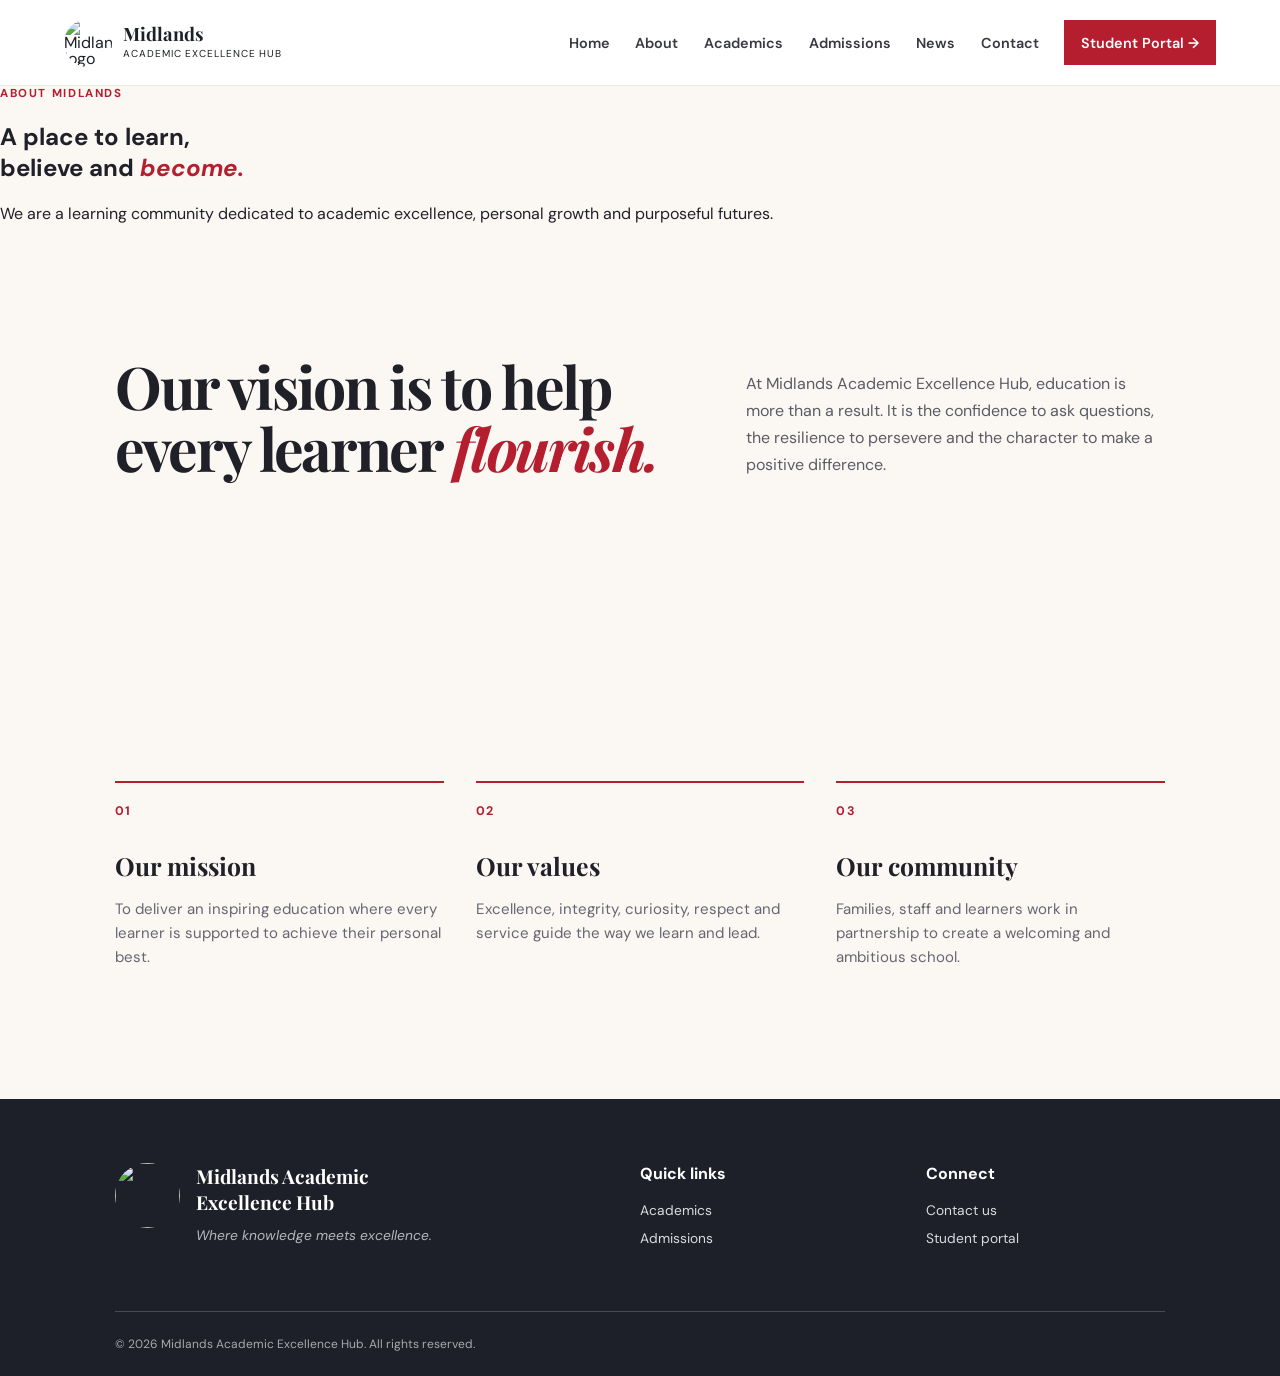
==== about.html @ b9ad70c9 "Add Midlands Academic Excellence Hub website Add the multi-page school website, shared assets, copyr" ====
<!doctype html><html lang="en"><head><meta charset="UTF-8"><meta name="viewport" content="width=device-width,initial-scale=1.0"><title>About Us | Midlands Academic Excellence Hub</title><link rel="preconnect" href="https://fonts.googleapis.com"><link rel="preconnect" href="https://fonts.gstatic.com" crossorigin><link href="https://fonts.googleapis.com/css2?family=DM+Sans:wght@400;500;600;700&family=Playfair+Display:wght@600;700;800&display=swap" rel="stylesheet"><link rel="stylesheet" href="styles.css"></head><body><header class="site-header"><a class="brand" href="index.html"><img src="assets/midlands-logo.jpg" alt="Midlands logo"><span><strong>Midlands</strong><small>Academic Excellence Hub</small></span></a><button class="menu-toggle" aria-expanded="false" aria-controls="site-nav">Menu</button><nav id="site-nav"><a href="index.html">Home</a><a class="active" href="about.html">About</a><a href="academics.html">Academics</a><a href="admissions.html">Admissions</a><a href="news.html">News</a><a href="contact.html">Contact</a><a class="portal-link" href="portal.html">Student Portal →</a></nav></header><main><section class="page-hero"><p class="eyebrow">About Midlands</p><h1>A place to learn,<br>believe and <em>become.</em></h1><p>We are a learning community dedicated to academic excellence, personal growth and purposeful futures.</p></section><section class="section split-heading"><h2>Our vision is to help every learner <em>flourish.</em></h2><p>At Midlands Academic Excellence Hub, education is more than a result. It is the confidence to ask questions, the resilience to persevere and the character to make a positive difference.</p></section><section class="section values"><article><span class="number">01</span><h3>Our mission</h3><p>To deliver an inspiring education where every learner is supported to achieve their personal best.</p></article><article><span class="number">02</span><h3>Our values</h3><p>Excellence, integrity, curiosity, respect and service guide the way we learn and lead.</p></article><article><span class="number">03</span><h3>Our community</h3><p>Families, staff and learners work in partnership to create a welcoming and ambitious school.</p></article></section></main><footer><div class="footer-brand"><img src="assets/midlands-logo.jpg" alt=""><p><strong>Midlands Academic<br>Excellence Hub</strong><span>Where knowledge meets excellence.</span></p></div><div><p class="footer-title">Quick links</p><a href="academics.html">Academics</a><a href="admissions.html">Admissions</a></div><div><p class="footer-title">Connect</p><a href="contact.html">Contact us</a><a href="portal.html">Student portal</a></div><p class="copyright">© 2026 Midlands Academic Excellence Hub. All rights reserved.</p></footer><script src="script.js"></script></body></html>
---- styles.css ----
:root{--red:#b51e2f;--deep:#1d2028;--ink:#202028;--cream:#fbf8f4;--line:#e7dfd7}*{box-sizing:border-box}html{scroll-behavior:smooth}body{margin:0;color:var(--ink);background:var(--cream);font-family:"DM Sans",sans-serif}.skip-link{position:absolute;left:-999px}.skip-link:focus{left:1rem;top:1rem;z-index:3;background:#fff;padding:.8rem}.site-header{height:86px;display:flex;align-items:center;justify-content:space-between;padding:0 clamp(1.3rem,5vw,5rem);border-bottom:1px solid #eee8e1;background:#fff;position:sticky;top:0;z-index:10}.brand{display:flex;align-items:center;gap:.7rem;color:var(--deep);text-decoration:none;line-height:1}.brand img{width:48px;height:48px;border-radius:50%;object-fit:cover}.brand strong{display:block;font-family:"Playfair Display",serif;font-size:1.15rem}.brand small{font-size:.63rem;text-transform:uppercase;letter-spacing:.09em}nav{display:flex;align-items:center;gap:clamp(.8rem,2vw,2rem)}nav a{color:#383842;text-decoration:none;font-size:.9rem;font-weight:600}.portal-link{background:var(--red);padding:.85rem 1.05rem;color:white!important}.menu-toggle{display:none;border:0;background:none;font:inherit;font-weight:700}.hero{min-height:620px;padding:clamp(4rem,8vw,8rem) clamp(1.3rem,9vw,9rem);overflow:hidden;position:relative;background:linear-gradient(110deg,#fff 0%,#fff 52%,#f4e7e4 100%);display:grid;grid-template-columns:1.25fr .75fr;align-items:center}.hero-copy{position:relative;z-index:2}.eyebrow{color:var(--red);text-transform:uppercase;letter-spacing:.14em;font-size:.72rem;font-weight:700;margin:0 0 1.15rem}.hero h1,h2{font-family:"Playfair Display",serif;line-height:1.05;margin:0;letter-spacing:-.04em}.hero h1{font-size:clamp(3.2rem,6.6vw,6.7rem);max-width:750px}em{color:var(--red);font-style:italic}.lead{font-size:1.08rem;line-height:1.65;max-width:520px;color:#555562;margin:1.7rem 0 2rem}.actions{display:flex;align-items:center;gap:1.7rem;flex-wrap:wrap}.button{display:inline-flex;align-items:center;gap:1.8rem;padding:1rem 1.3rem;border:0;text-decoration:none;font:700 .9rem "DM Sans";cursor:pointer}.button-primary{background:var(--red);color:#fff}.button-light{background:#fff;color:var(--red)}.text-link{font-weight:700;color:var(--ink);text-decoration:none}.text-link span{margin-left:.4rem;font-size:1.1em}.red{color:var(--red)}.hero-card{z-index:2;justify-self:end;width:min(315px,100%);padding:1.3rem;background:var(--deep);color:#fff;box-shadow:22px 22px 0 #d9b8b4}.hero-card img{width:78px;height:78px;object-fit:cover;border-radius:50%}.hero-card p{font-family:"Playfair Display",serif;font-size:1.5rem;line-height:1.2;margin:1.5rem 0}.hero-card span{font-size:.7rem;letter-spacing:.1em;text-transform:uppercase;color:#d7d4d1}.hero-art{position:absolute;right:-8%;bottom:-40%;width:58vw;height:58vw;border:1px solid #e5b5b0;border-radius:50%;opacity:.9}.hero-art div{position:absolute;border:1px solid #e8c6c1;border-radius:50%;inset:12%}.hero-art div:nth-child(2){inset:26%}.hero-art div:nth-child(3){inset:40%;background:#d26068;border:0}.section{padding:clamp(4.5rem,9vw,8rem) clamp(1.3rem,9vw,9rem)}.split-heading{display:grid;grid-template-columns:1.15fr .85fr;gap:4rem;align-items:end}.split-heading h2,h2{font-size:clamp(2.35rem,4.6vw,4.7rem)}.split-heading p,.section-copy,.contact p{line-height:1.7;color:#5b5b64;margin:0}.values{display:grid;grid-template-columns:repeat(3,1fr);gap:2rem;margin-top:4.5rem}.values article{border-top:2px solid var(--red);padding-top:1rem}.number,.programme-grid span{color:var(--red);font-size:.78rem;font-weight:700;letter-spacing:.1em}.values h3,.programme-grid h3{font-family:"Playfair Display",serif;font-size:1.55rem;margin:1.8rem 0 .7rem}.values p,.programme-grid p{color:#666670;line-height:1.6;font-size:.94rem}.academics{background:var(--deep);color:#fff;display:grid;grid-template-columns:.82fr 1.18fr;gap:5rem}.academics .section-copy{color:#c9c9cf;max-width:370px;margin:1.4rem 0 1.8rem}.programme-grid{display:grid;grid-template-columns:repeat(2,1fr);border-top:1px solid #555762}.programme-grid article{padding:1.7rem;border-right:1px solid #555762;border-bottom:1px solid #555762}.programme-grid article:nth-child(even){border-right:0}.programme-grid h3{margin:2.8rem 0 .5rem}.programme-grid p{color:#c3c4ca}.admissions{display:grid;grid-template-columns:1fr 1fr;padding:0;background:#fff}.admissions-panel{background:var(--red);color:#fff;padding:clamp(4.5rem,9vw,8rem) clamp(1.3rem,9vw,9rem)}.light{color:#ffd9d5}.admissions-panel em{color:#fff}.admissions-panel>p:not(.eyebrow){max-width:420px;line-height:1.7;color:#ffe9e7;margin:1.4rem 0 2rem}.steps{padding:clamp(4.5rem,9vw,8rem) clamp(1.3rem,9vw,9rem)}ol{list-style:none;padding:0;margin:2.5rem 0 0}li{display:flex;gap:1.2rem;padding:1.2rem 0;border-top:1px solid var(--line)}li span{font-weight:700;color:var(--red)}li h3{margin:0 0 .4rem;font-size:1rem}li p{margin:0;color:#696974;line-height:1.5;font-size:.9rem}.news{background:#f2ede8}.news-heading{display:flex;justify-content:space-between;align-items:end;margin-bottom:3rem}.news-grid{display:grid;grid-template-columns:repeat(3,1fr);gap:1.2rem}.news-grid article{background:#fff;padding:2rem;min-height:245px;display:flex;flex-direction:column;align-items:flex-start}.news-grid p{color:var(--red);font-size:.72rem;font-weight:700;text-transform:uppercase;letter-spacing:.08em;margin:0}.news-grid h3{font-family:"Playfair Display",serif;font-size:1.45rem;line-height:1.2;margin:1.5rem 0 auto}.news-grid a{color:var(--red);text-decoration:none;font-weight:700;font-size:.86rem;margin-top:1.5rem}.contact{display:grid;grid-template-columns:.8fr 1.2fr;gap:6rem;background:#fff}.contact>div>p:not(.eyebrow){max-width:350px;margin-top:1.5rem}form{display:grid;gap:1rem}label{font-size:.8rem;font-weight:700;color:#4d4d55}input,textarea{width:100%;display:block;margin-top:.45rem;border:0;border-bottom:1px solid #cfc9c3;padding:.65rem 0;font:1rem "DM Sans";outline-color:var(--red);background:transparent}textarea{resize:vertical}.form-message{margin:0;color:var(--red);font-weight:700;font-size:.85rem}footer{background:var(--deep);color:#fff;padding:4rem clamp(1.3rem,9vw,9rem) 1.5rem;display:grid;grid-template-columns:2fr 1fr 1fr;gap:3rem}.footer-brand{display:flex;gap:1rem}.footer-brand img{width:65px;height:65px;object-fit:cover;border-radius:50%}.footer-brand p{margin:0;font-family:"Playfair Display",serif;font-size:1.2rem}.footer-brand span{display:block;font:italic .86rem "DM Sans";color:#b6b6bf;margin-top:.65rem}footer>div:not(.footer-brand){display:grid;align-content:start;gap:.65rem}footer a{color:#dadbe0;text-decoration:none;font-size:.86rem}.footer-title{font-weight:700;color:#fff;margin:0 0 .4rem}.copyright{grid-column:1/-1;border-top:1px solid #494b54;padding-top:1.5rem;color:#a8a9b0;font-size:.75rem;margin:1rem 0 0}@media(max-width:760px){.site-header{height:72px}.menu-toggle{display:block}nav{display:none;position:absolute;left:0;right:0;top:72px;padding:1.5rem;background:#fff;box-shadow:0 8px 12px #0001;align-items:stretch;flex-direction:column}.site-header.open nav{display:flex}.hero{grid-template-columns:1fr;gap:3rem;min-height:unset}.hero-card{justify-self:start}.split-heading,.academics,.contact{grid-template-columns:1fr;gap:2.5rem}.values,.news-grid{grid-template-columns:1fr}.admissions{grid-template-columns:1fr}.news-heading{align-items:start;gap:1.5rem;flex-direction:column}footer{grid-template-columns:1fr;gap:2rem}.hero-art{width:90vw;height:90vw;right:-35%;bottom:-10%}}
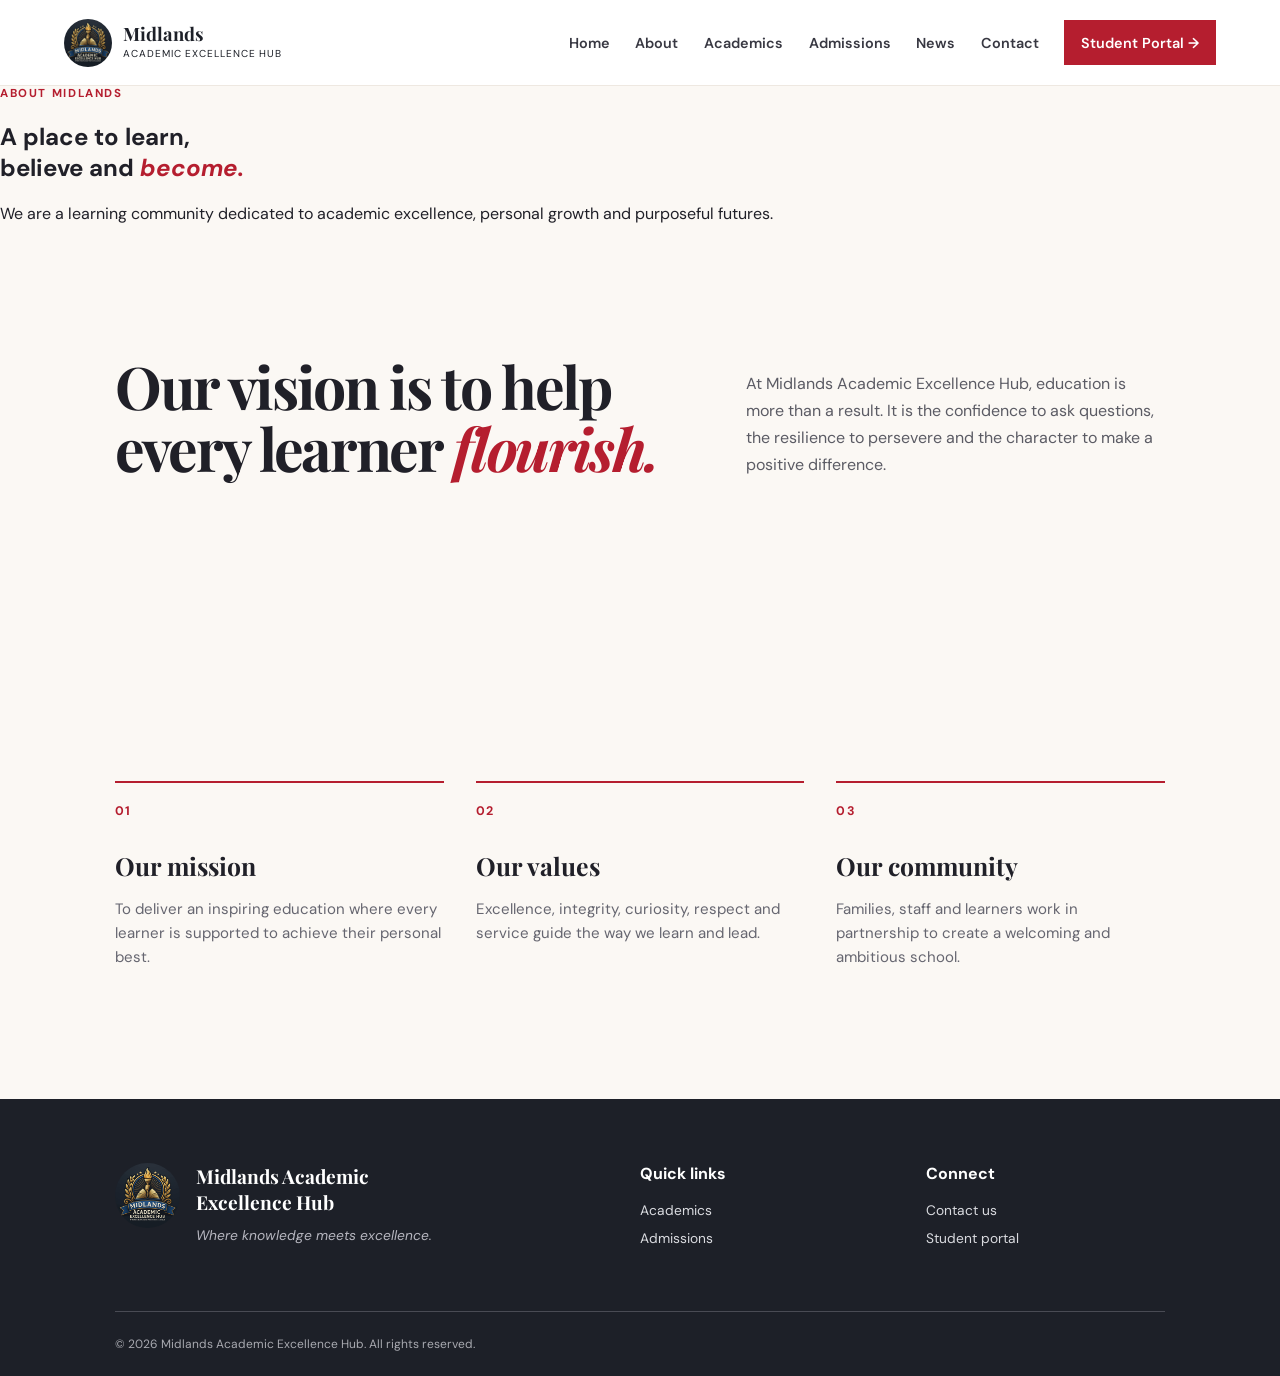
==== commit 5e59a6a6: "initial project" ====
--- a/about.html
+++ b/about.html
@@ -1 +1,70 @@
-<!doctype html><html lang="en"><head><meta charset="UTF-8"><meta name="viewport" content="width=device-width,initial-scale=1.0"><title>About Us | Midlands Academic Excellence Hub</title><link rel="preconnect" href="https://fonts.googleapis.com"><link rel="preconnect" href="https://fonts.gstatic.com" crossorigin><link href="https://fonts.googleapis.com/css2?family=DM+Sans:wght@400;500;600;700&family=Playfair+Display:wght@600;700;800&display=swap" rel="stylesheet"><link rel="stylesheet" href="styles.css"></head><body><header class="site-header"><a class="brand" href="index.html"><img src="assets/midlands-logo.jpg" alt="Midlands logo"><span><strong>Midlands</strong><small>Academic Excellence Hub</small></span></a><button class="menu-toggle" aria-expanded="false" aria-controls="site-nav">Menu</button><nav id="site-nav"><a href="index.html">Home</a><a class="active" href="about.html">About</a><a href="academics.html">Academics</a><a href="admissions.html">Admissions</a><a href="news.html">News</a><a href="contact.html">Contact</a><a class="portal-link" href="portal.html">Student Portal →</a></nav></header><main><section class="page-hero"><p class="eyebrow">About Midlands</p><h1>A place to learn,<br>believe and <em>become.</em></h1><p>We are a learning community dedicated to academic excellence, personal growth and purposeful futures.</p></section><section class="section split-heading"><h2>Our vision is to help every learner <em>flourish.</em></h2><p>At Midlands Academic Excellence Hub, education is more than a result. It is the confidence to ask questions, the resilience to persevere and the character to make a positive difference.</p></section><section class="section values"><article><span class="number">01</span><h3>Our mission</h3><p>To deliver an inspiring education where every learner is supported to achieve their personal best.</p></article><article><span class="number">02</span><h3>Our values</h3><p>Excellence, integrity, curiosity, respect and service guide the way we learn and lead.</p></article><article><span class="number">03</span><h3>Our community</h3><p>Families, staff and learners work in partnership to create a welcoming and ambitious school.</p></article></section></main><footer><div class="footer-brand"><img src="assets/midlands-logo.jpg" alt=""><p><strong>Midlands Academic<br>Excellence Hub</strong><span>Where knowledge meets excellence.</span></p></div><div><p class="footer-title">Quick links</p><a href="academics.html">Academics</a><a href="admissions.html">Admissions</a></div><div><p class="footer-title">Connect</p><a href="contact.html">Contact us</a><a href="portal.html">Student portal</a></div><p class="copyright">© 2026 Midlands Academic Excellence Hub. All rights reserved.</p></footer><script src="script.js"></script></body></html>
+<!doctype html>
+<html lang="en">
+
+<head>
+    <meta charset="UTF-8">
+    <meta name="viewport" content="width=device-width,initial-scale=1.0">
+    <title>About Us | Midlands Academic Excellence Hub</title>
+    <link rel="preconnect" href="https://fonts.googleapis.com">
+    <link rel="preconnect" href="https://fonts.gstatic.com" crossorigin>
+    <link
+        href="https://fonts.googleapis.com/css2?family=DM+Sans:wght@400;500;600;700&family=Playfair+Display:wght@600;700;800&display=swap"
+        rel="stylesheet">
+    <link rel="stylesheet" href="styles.css">
+</head>
+
+<body>
+    <header class="site-header"><a class="brand" href="index.html"><img src="assets/midlands-logo.jpg"
+                alt="Midlands logo"><span><strong>Midlands</strong><small>Academic Excellence
+                    Hub</small></span></a><button class="menu-toggle" aria-expanded="false"
+            aria-controls="site-nav">Menu</button>
+        <nav id="site-nav"><a href="index.html">Home</a><a class="active" href="about.html">About</a><a
+                href="academics.html">Academics</a><a href="admissions.html">Admissions</a><a
+                href="news.html">News</a><a href="contact.html">Contact</a><a class="portal-link"
+                href="portal.html">Student Portal →</a></nav>
+    </header>
+    <main>
+        <section class="page-hero">
+            <p class="eyebrow">About Midlands</p>
+            <h1>A place to learn,<br>believe and <em>become.</em></h1>
+            <p>We are a learning community dedicated to academic excellence, personal growth and purposeful futures.</p>
+        </section>
+        <section class="section split-heading">
+            <h2>Our vision is to help every learner <em>flourish.</em></h2>
+            <p>At Midlands Academic Excellence Hub, education is more than a result. It is the confidence to ask
+                questions, the resilience to persevere and the character to make a positive difference.</p>
+        </section>
+        <section class="section values">
+            <article><span class="number">01</span>
+                <h3>Our mission</h3>
+                <p>To deliver an inspiring education where every learner is supported to achieve their personal best.
+                </p>
+            </article>
+            <article><span class="number">02</span>
+                <h3>Our values</h3>
+                <p>Excellence, integrity, curiosity, respect and service guide the way we learn and lead.</p>
+            </article>
+            <article><span class="number">03</span>
+                <h3>Our community</h3>
+                <p>Families, staff and learners work in partnership to create a welcoming and ambitious school.</p>
+            </article>
+        </section>
+    </main>
+    <footer>
+        <div class="footer-brand"><img src="assets/midlands-logo.jpg" alt="">
+            <p><strong>Midlands Academic<br>Excellence Hub</strong><span>Where knowledge meets excellence.</span></p>
+        </div>
+        <div>
+            <p class="footer-title">Quick links</p><a href="academics.html">Academics</a><a
+                href="admissions.html">Admissions</a>
+        </div>
+        <div>
+            <p class="footer-title">Connect</p><a href="contact.html">Contact us</a><a href="portal.html">Student
+                portal</a>
+        </div>
+        <p class="copyright">© 2026 Midlands Academic Excellence Hub. All rights reserved.</p>
+    </footer>
+    <script src="script.js"></script>
+</body>
+
+</html>
--- a/styles.css
+++ b/styles.css
@@ -1 +1,643 @@
-:root{--red:#b51e2f;--deep:#1d2028;--ink:#202028;--cream:#fbf8f4;--line:#e7dfd7}*{box-sizing:border-box}html{scroll-behavior:smooth}body{margin:0;color:var(--ink);background:var(--cream);font-family:"DM Sans",sans-serif}.skip-link{position:absolute;left:-999px}.skip-link:focus{left:1rem;top:1rem;z-index:3;background:#fff;padding:.8rem}.site-header{height:86px;display:flex;align-items:center;justify-content:space-between;padding:0 clamp(1.3rem,5vw,5rem);border-bottom:1px solid #eee8e1;background:#fff;position:sticky;top:0;z-index:10}.brand{display:flex;align-items:center;gap:.7rem;color:var(--deep);text-decoration:none;line-height:1}.brand img{width:48px;height:48px;border-radius:50%;object-fit:cover}.brand strong{display:block;font-family:"Playfair Display",serif;font-size:1.15rem}.brand small{font-size:.63rem;text-transform:uppercase;letter-spacing:.09em}nav{display:flex;align-items:center;gap:clamp(.8rem,2vw,2rem)}nav a{color:#383842;text-decoration:none;font-size:.9rem;font-weight:600}.portal-link{background:var(--red);padding:.85rem 1.05rem;color:white!important}.menu-toggle{display:none;border:0;background:none;font:inherit;font-weight:700}.hero{min-height:620px;padding:clamp(4rem,8vw,8rem) clamp(1.3rem,9vw,9rem);overflow:hidden;position:relative;background:linear-gradient(110deg,#fff 0%,#fff 52%,#f4e7e4 100%);display:grid;grid-template-columns:1.25fr .75fr;align-items:center}.hero-copy{position:relative;z-index:2}.eyebrow{color:var(--red);text-transform:uppercase;letter-spacing:.14em;font-size:.72rem;font-weight:700;margin:0 0 1.15rem}.hero h1,h2{font-family:"Playfair Display",serif;line-height:1.05;margin:0;letter-spacing:-.04em}.hero h1{font-size:clamp(3.2rem,6.6vw,6.7rem);max-width:750px}em{color:var(--red);font-style:italic}.lead{font-size:1.08rem;line-height:1.65;max-width:520px;color:#555562;margin:1.7rem 0 2rem}.actions{display:flex;align-items:center;gap:1.7rem;flex-wrap:wrap}.button{display:inline-flex;align-items:center;gap:1.8rem;padding:1rem 1.3rem;border:0;text-decoration:none;font:700 .9rem "DM Sans";cursor:pointer}.button-primary{background:var(--red);color:#fff}.button-light{background:#fff;color:var(--red)}.text-link{font-weight:700;color:var(--ink);text-decoration:none}.text-link span{margin-left:.4rem;font-size:1.1em}.red{color:var(--red)}.hero-card{z-index:2;justify-self:end;width:min(315px,100%);padding:1.3rem;background:var(--deep);color:#fff;box-shadow:22px 22px 0 #d9b8b4}.hero-card img{width:78px;height:78px;object-fit:cover;border-radius:50%}.hero-card p{font-family:"Playfair Display",serif;font-size:1.5rem;line-height:1.2;margin:1.5rem 0}.hero-card span{font-size:.7rem;letter-spacing:.1em;text-transform:uppercase;color:#d7d4d1}.hero-art{position:absolute;right:-8%;bottom:-40%;width:58vw;height:58vw;border:1px solid #e5b5b0;border-radius:50%;opacity:.9}.hero-art div{position:absolute;border:1px solid #e8c6c1;border-radius:50%;inset:12%}.hero-art div:nth-child(2){inset:26%}.hero-art div:nth-child(3){inset:40%;background:#d26068;border:0}.section{padding:clamp(4.5rem,9vw,8rem) clamp(1.3rem,9vw,9rem)}.split-heading{display:grid;grid-template-columns:1.15fr .85fr;gap:4rem;align-items:end}.split-heading h2,h2{font-size:clamp(2.35rem,4.6vw,4.7rem)}.split-heading p,.section-copy,.contact p{line-height:1.7;color:#5b5b64;margin:0}.values{display:grid;grid-template-columns:repeat(3,1fr);gap:2rem;margin-top:4.5rem}.values article{border-top:2px solid var(--red);padding-top:1rem}.number,.programme-grid span{color:var(--red);font-size:.78rem;font-weight:700;letter-spacing:.1em}.values h3,.programme-grid h3{font-family:"Playfair Display",serif;font-size:1.55rem;margin:1.8rem 0 .7rem}.values p,.programme-grid p{color:#666670;line-height:1.6;font-size:.94rem}.academics{background:var(--deep);color:#fff;display:grid;grid-template-columns:.82fr 1.18fr;gap:5rem}.academics .section-copy{color:#c9c9cf;max-width:370px;margin:1.4rem 0 1.8rem}.programme-grid{display:grid;grid-template-columns:repeat(2,1fr);border-top:1px solid #555762}.programme-grid article{padding:1.7rem;border-right:1px solid #555762;border-bottom:1px solid #555762}.programme-grid article:nth-child(even){border-right:0}.programme-grid h3{margin:2.8rem 0 .5rem}.programme-grid p{color:#c3c4ca}.admissions{display:grid;grid-template-columns:1fr 1fr;padding:0;background:#fff}.admissions-panel{background:var(--red);color:#fff;padding:clamp(4.5rem,9vw,8rem) clamp(1.3rem,9vw,9rem)}.light{color:#ffd9d5}.admissions-panel em{color:#fff}.admissions-panel>p:not(.eyebrow){max-width:420px;line-height:1.7;color:#ffe9e7;margin:1.4rem 0 2rem}.steps{padding:clamp(4.5rem,9vw,8rem) clamp(1.3rem,9vw,9rem)}ol{list-style:none;padding:0;margin:2.5rem 0 0}li{display:flex;gap:1.2rem;padding:1.2rem 0;border-top:1px solid var(--line)}li span{font-weight:700;color:var(--red)}li h3{margin:0 0 .4rem;font-size:1rem}li p{margin:0;color:#696974;line-height:1.5;font-size:.9rem}.news{background:#f2ede8}.news-heading{display:flex;justify-content:space-between;align-items:end;margin-bottom:3rem}.news-grid{display:grid;grid-template-columns:repeat(3,1fr);gap:1.2rem}.news-grid article{background:#fff;padding:2rem;min-height:245px;display:flex;flex-direction:column;align-items:flex-start}.news-grid p{color:var(--red);font-size:.72rem;font-weight:700;text-transform:uppercase;letter-spacing:.08em;margin:0}.news-grid h3{font-family:"Playfair Display",serif;font-size:1.45rem;line-height:1.2;margin:1.5rem 0 auto}.news-grid a{color:var(--red);text-decoration:none;font-weight:700;font-size:.86rem;margin-top:1.5rem}.contact{display:grid;grid-template-columns:.8fr 1.2fr;gap:6rem;background:#fff}.contact>div>p:not(.eyebrow){max-width:350px;margin-top:1.5rem}form{display:grid;gap:1rem}label{font-size:.8rem;font-weight:700;color:#4d4d55}input,textarea{width:100%;display:block;margin-top:.45rem;border:0;border-bottom:1px solid #cfc9c3;padding:.65rem 0;font:1rem "DM Sans";outline-color:var(--red);background:transparent}textarea{resize:vertical}.form-message{margin:0;color:var(--red);font-weight:700;font-size:.85rem}footer{background:var(--deep);color:#fff;padding:4rem clamp(1.3rem,9vw,9rem) 1.5rem;display:grid;grid-template-columns:2fr 1fr 1fr;gap:3rem}.footer-brand{display:flex;gap:1rem}.footer-brand img{width:65px;height:65px;object-fit:cover;border-radius:50%}.footer-brand p{margin:0;font-family:"Playfair Display",serif;font-size:1.2rem}.footer-brand span{display:block;font:italic .86rem "DM Sans";color:#b6b6bf;margin-top:.65rem}footer>div:not(.footer-brand){display:grid;align-content:start;gap:.65rem}footer a{color:#dadbe0;text-decoration:none;font-size:.86rem}.footer-title{font-weight:700;color:#fff;margin:0 0 .4rem}.copyright{grid-column:1/-1;border-top:1px solid #494b54;padding-top:1.5rem;color:#a8a9b0;font-size:.75rem;margin:1rem 0 0}@media(max-width:760px){.site-header{height:72px}.menu-toggle{display:block}nav{display:none;position:absolute;left:0;right:0;top:72px;padding:1.5rem;background:#fff;box-shadow:0 8px 12px #0001;align-items:stretch;flex-direction:column}.site-header.open nav{display:flex}.hero{grid-template-columns:1fr;gap:3rem;min-height:unset}.hero-card{justify-self:start}.split-heading,.academics,.contact{grid-template-columns:1fr;gap:2.5rem}.values,.news-grid{grid-template-columns:1fr}.admissions{grid-template-columns:1fr}.news-heading{align-items:start;gap:1.5rem;flex-direction:column}footer{grid-template-columns:1fr;gap:2rem}.hero-art{width:90vw;height:90vw;right:-35%;bottom:-10%}}
+:root {
+    --red: #b51e2f;
+    --deep: #1d2028;
+    --ink: #202028;
+    --cream: #fbf8f4;
+    --line: #e7dfd7
+}
+
+* {
+    box-sizing: border-box
+}
+
+html {
+    scroll-behavior: smooth
+}
+
+body {
+    margin: 0;
+    color: var(--ink);
+    background: var(--cream);
+    font-family: "DM Sans", sans-serif
+}
+
+.skip-link {
+    position: absolute;
+    left: -999px
+}
+
+.skip-link:focus {
+    left: 1rem;
+    top: 1rem;
+    z-index: 3;
+    background: #fff;
+    padding: .8rem
+}
+
+.site-header {
+    height: 86px;
+    display: flex;
+    align-items: center;
+    justify-content: space-between;
+    padding: 0 clamp(1.3rem, 5vw, 5rem);
+    border-bottom: 1px solid #eee8e1;
+    background: #fff;
+    position: sticky;
+    top: 0;
+    z-index: 10
+}
+
+.brand {
+    display: flex;
+    align-items: center;
+    gap: .7rem;
+    color: var(--deep);
+    text-decoration: none;
+    line-height: 1
+}
+
+.brand img {
+    width: 48px;
+    height: 48px;
+    border-radius: 50%;
+    object-fit: cover
+}
+
+.brand strong {
+    display: block;
+    font-family: "Playfair Display", serif;
+    font-size: 1.15rem
+}
+
+.brand small {
+    font-size: .63rem;
+    text-transform: uppercase;
+    letter-spacing: .09em
+}
+
+nav {
+    display: flex;
+    align-items: center;
+    gap: clamp(.8rem, 2vw, 2rem)
+}
+
+nav a {
+    color: #383842;
+    text-decoration: none;
+    font-size: .9rem;
+    font-weight: 600
+}
+
+.portal-link {
+    background: var(--red);
+    padding: .85rem 1.05rem;
+    color: white !important
+}
+
+.menu-toggle {
+    display: none;
+    border: 0;
+    background: none;
+    font: inherit;
+    font-weight: 700
+}
+
+.hero {
+    min-height: 620px;
+    padding: clamp(4rem, 8vw, 8rem) clamp(1.3rem, 9vw, 9rem);
+    overflow: hidden;
+    position: relative;
+    background: linear-gradient(110deg, #fff 0%, #fff 52%, #f4e7e4 100%);
+    display: grid;
+    grid-template-columns: 1.25fr .75fr;
+    align-items: center
+}
+
+.hero-copy {
+    position: relative;
+    z-index: 2
+}
+
+.eyebrow {
+    color: var(--red);
+    text-transform: uppercase;
+    letter-spacing: .14em;
+    font-size: .72rem;
+    font-weight: 700;
+    margin: 0 0 1.15rem
+}
+
+.hero h1,
+h2 {
+    font-family: "Playfair Display", serif;
+    line-height: 1.05;
+    margin: 0;
+    letter-spacing: -.04em
+}
+
+.hero h1 {
+    font-size: clamp(3.2rem, 6.6vw, 6.7rem);
+    max-width: 750px
+}
+
+em {
+    color: var(--red);
+    font-style: italic
+}
+
+.lead {
+    font-size: 1.08rem;
+    line-height: 1.65;
+    max-width: 520px;
+    color: #555562;
+    margin: 1.7rem 0 2rem
+}
+
+.actions {
+    display: flex;
+    align-items: center;
+    gap: 1.7rem;
+    flex-wrap: wrap
+}
+
+.button {
+    display: inline-flex;
+    align-items: center;
+    gap: 1.8rem;
+    padding: 1rem 1.3rem;
+    border: 0;
+    text-decoration: none;
+    font: 700 .9rem "DM Sans";
+    cursor: pointer
+}
+
+.button-primary {
+    background: var(--red);
+    color: #fff
+}
+
+.button-light {
+    background: #fff;
+    color: var(--red)
+}
+
+.text-link {
+    font-weight: 700;
+    color: var(--ink);
+    text-decoration: none
+}
+
+.text-link span {
+    margin-left: .4rem;
+    font-size: 1.1em
+}
+
+.red {
+    color: var(--red)
+}
+
+.hero-card {
+    z-index: 2;
+    justify-self: end;
+    width: min(315px, 100%);
+    padding: 1.3rem;
+    background: var(--deep);
+    color: #fff;
+    box-shadow: 22px 22px 0 #d9b8b4
+}
+
+.hero-card img {
+    width: 78px;
+    height: 78px;
+    object-fit: cover;
+    border-radius: 50%
+}
+
+.hero-card p {
+    font-family: "Playfair Display", serif;
+    font-size: 1.5rem;
+    line-height: 1.2;
+    margin: 1.5rem 0
+}
+
+.hero-card span {
+    font-size: .7rem;
+    letter-spacing: .1em;
+    text-transform: uppercase;
+    color: #d7d4d1
+}
+
+.hero-art {
+    position: absolute;
+    right: -8%;
+    bottom: -40%;
+    width: 58vw;
+    height: 58vw;
+    border: 1px solid #e5b5b0;
+    border-radius: 50%;
+    opacity: .9
+}
+
+.hero-art div {
+    position: absolute;
+    border: 1px solid #e8c6c1;
+    border-radius: 50%;
+    inset: 12%
+}
+
+.hero-art div:nth-child(2) {
+    inset: 26%
+}
+
+.hero-art div:nth-child(3) {
+    inset: 40%;
+    background: #d26068;
+    border: 0
+}
+
+.section {
+    padding: clamp(4.5rem, 9vw, 8rem) clamp(1.3rem, 9vw, 9rem)
+}
+
+.split-heading {
+    display: grid;
+    grid-template-columns: 1.15fr .85fr;
+    gap: 4rem;
+    align-items: end
+}
+
+.split-heading h2,
+h2 {
+    font-size: clamp(2.35rem, 4.6vw, 4.7rem)
+}
+
+.split-heading p,
+.section-copy,
+.contact p {
+    line-height: 1.7;
+    color: #5b5b64;
+    margin: 0
+}
+
+.values {
+    display: grid;
+    grid-template-columns: repeat(3, 1fr);
+    gap: 2rem;
+    margin-top: 4.5rem
+}
+
+.values article {
+    border-top: 2px solid var(--red);
+    padding-top: 1rem
+}
+
+.number,
+.programme-grid span {
+    color: var(--red);
+    font-size: .78rem;
+    font-weight: 700;
+    letter-spacing: .1em
+}
+
+.values h3,
+.programme-grid h3 {
+    font-family: "Playfair Display", serif;
+    font-size: 1.55rem;
+    margin: 1.8rem 0 .7rem
+}
+
+.values p,
+.programme-grid p {
+    color: #666670;
+    line-height: 1.6;
+    font-size: .94rem
+}
+
+.academics {
+    background: var(--deep);
+    color: #fff;
+    display: grid;
+    grid-template-columns: .82fr 1.18fr;
+    gap: 5rem
+}
+
+.academics .section-copy {
+    color: #c9c9cf;
+    max-width: 370px;
+    margin: 1.4rem 0 1.8rem
+}
+
+.programme-grid {
+    display: grid;
+    grid-template-columns: repeat(2, 1fr);
+    border-top: 1px solid #555762
+}
+
+.programme-grid article {
+    padding: 1.7rem;
+    border-right: 1px solid #555762;
+    border-bottom: 1px solid #555762
+}
+
+.programme-grid article:nth-child(even) {
+    border-right: 0
+}
+
+.programme-grid h3 {
+    margin: 2.8rem 0 .5rem
+}
+
+.programme-grid p {
+    color: #c3c4ca
+}
+
+.admissions {
+    display: grid;
+    grid-template-columns: 1fr 1fr;
+    padding: 0;
+    background: #fff
+}
+
+.admissions-panel {
+    background: var(--red);
+    color: #fff;
+    padding: clamp(4.5rem, 9vw, 8rem) clamp(1.3rem, 9vw, 9rem)
+}
+
+.light {
+    color: #ffd9d5
+}
+
+.admissions-panel em {
+    color: #fff
+}
+
+.admissions-panel>p:not(.eyebrow) {
+    max-width: 420px;
+    line-height: 1.7;
+    color: #ffe9e7;
+    margin: 1.4rem 0 2rem
+}
+
+.steps {
+    padding: clamp(4.5rem, 9vw, 8rem) clamp(1.3rem, 9vw, 9rem)
+}
+
+ol {
+    list-style: none;
+    padding: 0;
+    margin: 2.5rem 0 0
+}
+
+li {
+    display: flex;
+    gap: 1.2rem;
+    padding: 1.2rem 0;
+    border-top: 1px solid var(--line)
+}
+
+li span {
+    font-weight: 700;
+    color: var(--red)
+}
+
+li h3 {
+    margin: 0 0 .4rem;
+    font-size: 1rem
+}
+
+li p {
+    margin: 0;
+    color: #696974;
+    line-height: 1.5;
+    font-size: .9rem
+}
+
+.news {
+    background: #f2ede8
+}
+
+.news-heading {
+    display: flex;
+    justify-content: space-between;
+    align-items: end;
+    margin-bottom: 3rem
+}
+
+.news-grid {
+    display: grid;
+    grid-template-columns: repeat(3, 1fr);
+    gap: 1.2rem
+}
+
+.news-grid article {
+    background: #fff;
+    padding: 2rem;
+    min-height: 245px;
+    display: flex;
+    flex-direction: column;
+    align-items: flex-start
+}
+
+.news-grid p {
+    color: var(--red);
+    font-size: .72rem;
+    font-weight: 700;
+    text-transform: uppercase;
+    letter-spacing: .08em;
+    margin: 0
+}
+
+.news-grid h3 {
+    font-family: "Playfair Display", serif;
+    font-size: 1.45rem;
+    line-height: 1.2;
+    margin: 1.5rem 0 auto
+}
+
+.news-grid a {
+    color: var(--red);
+    text-decoration: none;
+    font-weight: 700;
+    font-size: .86rem;
+    margin-top: 1.5rem
+}
+
+.contact {
+    display: grid;
+    grid-template-columns: .8fr 1.2fr;
+    gap: 6rem;
+    background: #fff
+}
+
+.contact>div>p:not(.eyebrow) {
+    max-width: 350px;
+    margin-top: 1.5rem
+}
+
+form {
+    display: grid;
+    gap: 1rem
+}
+
+label {
+    font-size: .8rem;
+    font-weight: 700;
+    color: #4d4d55
+}
+
+input,
+textarea {
+    width: 100%;
+    display: block;
+    margin-top: .45rem;
+    border: 0;
+    border-bottom: 1px solid #cfc9c3;
+    padding: .65rem 0;
+    font: 1rem "DM Sans";
+    outline-color: var(--red);
+    background: transparent
+}
+
+textarea {
+    resize: vertical
+}
+
+.form-message {
+    margin: 0;
+    color: var(--red);
+    font-weight: 700;
+    font-size: .85rem
+}
+
+footer {
+    background: var(--deep);
+    color: #fff;
+    padding: 4rem clamp(1.3rem, 9vw, 9rem) 1.5rem;
+    display: grid;
+    grid-template-columns: 2fr 1fr 1fr;
+    gap: 3rem
+}
+
+.footer-brand {
+    display: flex;
+    gap: 1rem
+}
+
+.footer-brand img {
+    width: 65px;
+    height: 65px;
+    object-fit: cover;
+    border-radius: 50%
+}
+
+.footer-brand p {
+    margin: 0;
+    font-family: "Playfair Display", serif;
+    font-size: 1.2rem
+}
+
+.footer-brand span {
+    display: block;
+    font: italic .86rem "DM Sans";
+    color: #b6b6bf;
+    margin-top: .65rem
+}
+
+footer>div:not(.footer-brand) {
+    display: grid;
+    align-content: start;
+    gap: .65rem
+}
+
+footer a {
+    color: #dadbe0;
+    text-decoration: none;
+    font-size: .86rem
+}
+
+.footer-title {
+    font-weight: 700;
+    color: #fff;
+    margin: 0 0 .4rem
+}
+
+.copyright {
+    grid-column: 1/-1;
+    border-top: 1px solid #494b54;
+    padding-top: 1.5rem;
+    color: #a8a9b0;
+    font-size: .75rem;
+    margin: 1rem 0 0
+}
+
+@media(max-width:760px) {
+    .site-header {
+        height: 72px
+    }
+
+    .menu-toggle {
+        display: block
+    }
+
+    nav {
+        display: none;
+        position: absolute;
+        left: 0;
+        right: 0;
+        top: 72px;
+        padding: 1.5rem;
+        background: #fff;
+        box-shadow: 0 8px 12px #0001;
+        align-items: stretch;
+        flex-direction: column
+    }
+
+    .site-header.open nav {
+        display: flex
+    }
+
+    .hero {
+        grid-template-columns: 1fr;
+        gap: 3rem;
+        min-height: unset
+    }
+
+    .hero-card {
+        justify-self: start
+    }
+
+    .split-heading,
+    .academics,
+    .contact {
+        grid-template-columns: 1fr;
+        gap: 2.5rem
+    }
+
+    .values,
+    .news-grid {
+        grid-template-columns: 1fr
+    }
+
+    .admissions {
+        grid-template-columns: 1fr
+    }
+
+    .news-heading {
+        align-items: start;
+        gap: 1.5rem;
+        flex-direction: column
+    }
+
+    footer {
+        grid-template-columns: 1fr;
+        gap: 2rem
+    }
+
+    .hero-art {
+        width: 90vw;
+        height: 90vw;
+        right: -35%;
+        bottom: -10%
+    }
+}
